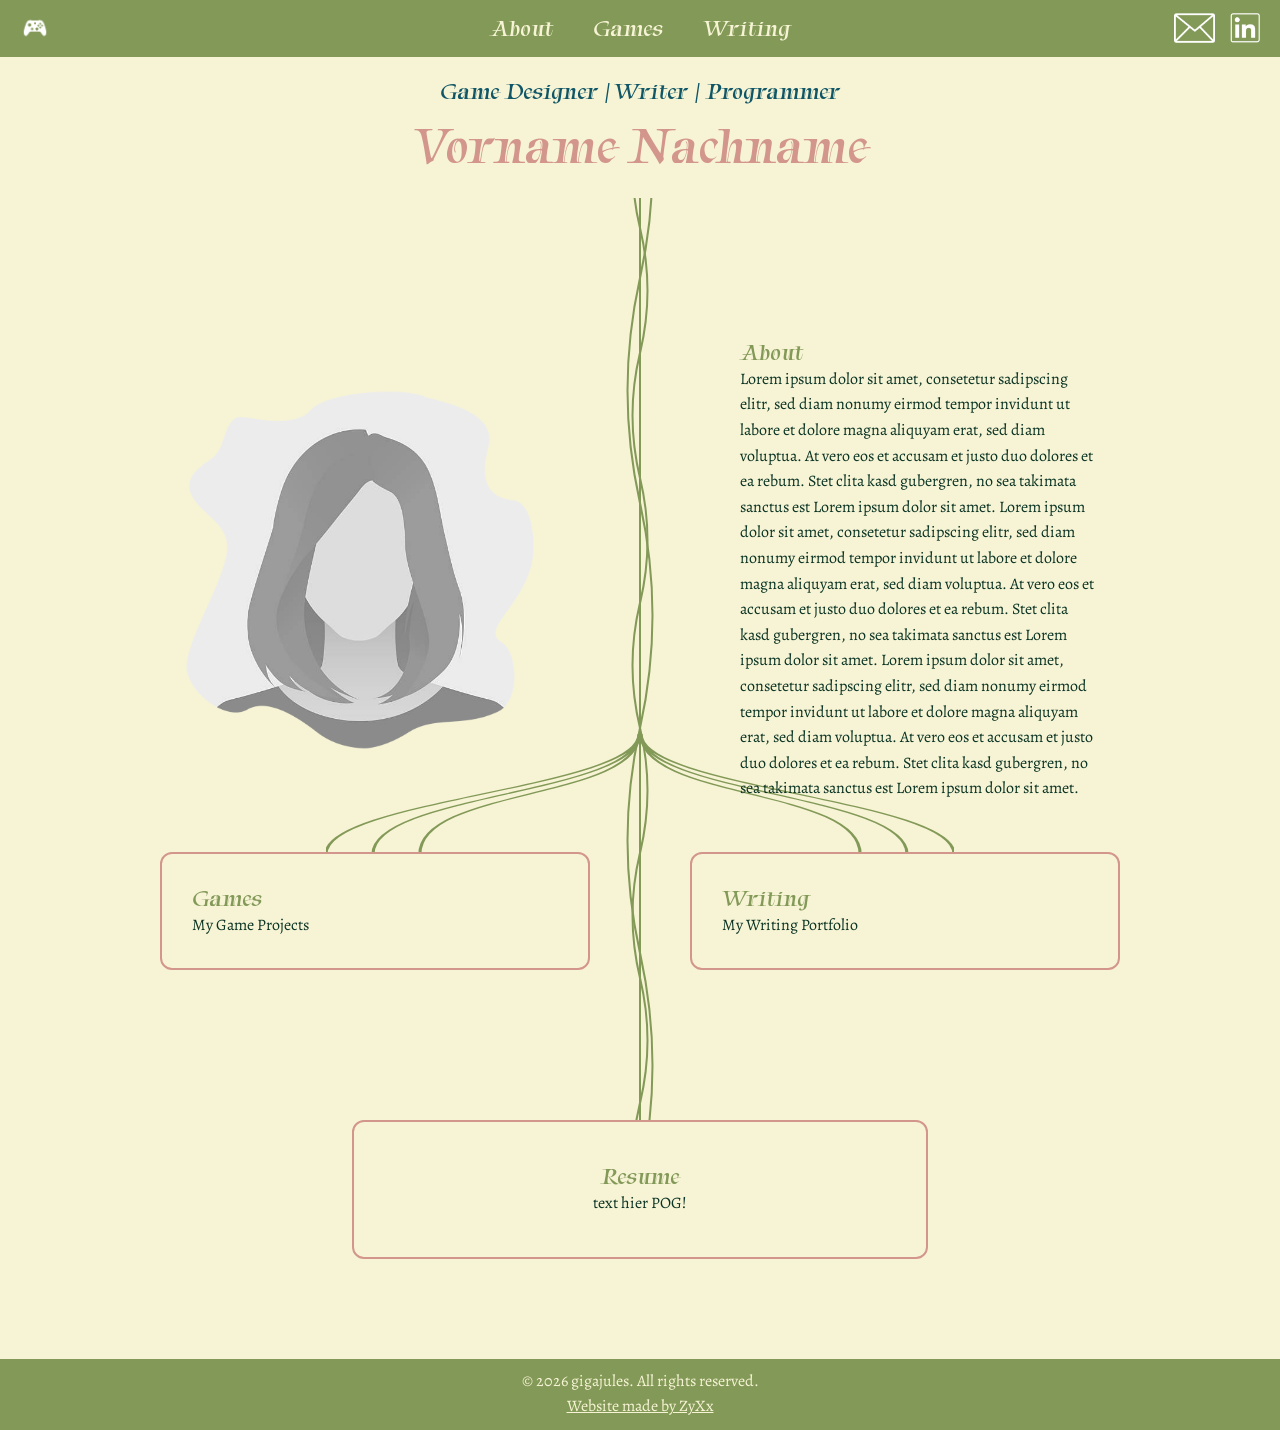
==== index.html @ c7420425 "footer update" ====
<!DOCTYPE html>
<html lang="en">
<head>
    <meta charset="UTF-8">
    <link rel="icon" href="img/logo.png" type="image/x-icon">
    <meta name="viewport" content="width=device-width, initial-scale=1.0">
    <title>Portfolio</title>
    <link rel="stylesheet" href="style/basestyle.css">
    <link rel="stylesheet" href="style/indexstyle.css">
    <link rel="stylesheet" href="style/navbar.css">
    <link rel="preconnect" href="https://fonts.googleapis.com">
    <link rel="preconnect" href="https://fonts.gstatic.com" crossorigin>
    <link href="https://fonts.googleapis.com/css2?family=Tapestry&display=swap" rel="stylesheet">
    <link href="https://fonts.googleapis.com/css2?family=Alegreya:ital,wght@0,400..900;1,400..900&display=swap" rel="stylesheet">
</head>
<body>
    <header>
    <nav class="main-nav">
        <a href="./index.html" class="nav-logo"><img src="img/logo.png" alt="Logo"></a>
        
        <ul class="nav-list">
            <li><a href="./index.html" class="nav-link">About</a></li>
            <li><a href="./pages/games.html" class="nav-link">Games</a></li>
            <li><a href="./pages/writing.html" class="nav-link">Writing</a></li>
        </ul>
        
        <ul class="social-list">
            <li><a href="mailto:juliacordes265@gmail.com" target="_blank"><img src="img/mail.png" alt="Email"></a></li>
            <li><a href="https://www.linkedin.com/in/julia-cordes-853bbb320/" target="_blank"><img src="img/linkedin.png" alt="LinkedIn"></a></li>
        </ul>
    </nav>
</header>

    <main>
        <h3 class="pre-title center">Game Designer | Writer | Programmer</h3>
        <h1 class="title center">Vorname Nachname</h1>

    <!-- Haupt-Wrapper, der die Linie zentriert -->
        <div class="tree-wrapper">
            
            <!-- Die durchgehende Linie (mittlerer Ast) -->
            <div class="center-line">
                <svg class="stem-svg" preserveAspectRatio="none" viewBox="0 0 10 1000">
                    <defs>
                        <pattern id="stem-pattern" width="10" height="140" patternUnits="userSpaceOnUse">
                            <!-- Längere, sanftere Bögen durch eine größere Musterhöhe (140px statt 60px) -->
                            <path d="M5,0 Q10,35 5,70 Q0,105 5,140" stroke="var(--color-accent-green)" stroke-width="2" fill="none" stroke-linecap="round" />
                        </pattern>
                    </defs>
                    <rect width="10" height="100%" fill="url(#stem-pattern)" />
                </svg>
            </div>
            <section class="about">
                <div class="about-img">
                    <img src="img/profile.jpg" alt="Profile Picture" class="mask-layer">
                </div>
                <div class="about-text">
                    <h2>About</h2>
                    <p>Lorem ipsum dolor sit amet, consetetur sadipscing elitr, sed diam nonumy eirmod tempor invidunt ut labore et dolore magna aliquyam erat, sed diam voluptua. At vero eos et accusam et justo duo dolores et ea rebum. Stet clita kasd gubergren, no sea takimata sanctus est Lorem ipsum dolor sit amet. Lorem ipsum dolor sit amet, consetetur sadipscing elitr, sed diam nonumy eirmod tempor invidunt ut labore et dolore magna aliquyam erat, sed diam voluptua. At vero eos et accusam et justo duo dolores et ea rebum. Stet clita kasd gubergren, no sea takimata sanctus est Lorem ipsum dolor sit amet. Lorem ipsum dolor sit amet, consetetur sadipscing elitr, sed diam nonumy eirmod tempor invidunt ut labore et dolore magna aliquyam erat, sed diam voluptua. At vero eos et accusam et justo duo dolores et ea rebum. Stet clita kasd gubergren, no sea takimata sanctus est Lorem ipsum dolor sit amet.</p>
                </div>
            </section>
        
            <section class="split-section">
                <a href="./pages/games.html" class="split-box left-branch">
                    <div class="preview-wrapper"></div>
                    <h2>Games</h2>
                    <p>My Game Projects</p>
                </a>

                <a href="./pages/writing.html" class="split-box right-branch">
                    <div class="preview-wrapper"></div>
                    <h2>Writing</h2>
                    <p>My Writing Portfolio</p>
                </a>
            </section>
        
            <section class="final-section">
                <div class="final-box">
                    <h2>Resume</h2>
                    <p>text hier POG!</p>
                </div>
            </section>
        
        </div>
    </main>

    <footer>
        <p class="footer-text">&copy; 2026 gigajules. All rights reserved.</p>
        <a href="https://blog.zyxxcreative.de" target="_blank" class="footer-text">Website made by ZyXx</a>
    </footer>
</body>
</html>
---- style/basestyle.css ----
@import url('https://fonts.googleapis.com/css2?family=Alegreya:wght@400&family=Tapestry&display=swap');

:root {
    /* Farben */
    --color-bg: #F7F4D5;
    --color-text: #0a3323;
    --color-title: #d3968c;
    --color-accent-green: #839958;
    --color-accent-blue: #105666;

    /* 
       Schriften: [style] [weight] [size]/[line-height] [family] 
       'normal 400' ist der Standard und sorgt für saubere Lesbarkeit.
    */
    --font-title: normal 400 32px/1.2 "Tapestry", serif;
    --font-title-2: normal 400 24px/1.2 "Tapestry", serif;
    --font-title-3: normal 400 20px/1.2 "Tapestry", serif;
    --font-title-4: normal 400 16px/1.2 "Tapestry", serif;
    --font-text: normal 400 16px/1.6 "Alegreya", serif;
}

* {
    margin: 0;
    padding: 0;
    box-sizing: border-box;
}
body{
    background-color: var(--color-bg);
    font: var(--font-text);
    overflow-x: hidden;
}
h1{
    color: var(--color-title);
    font: var(--font-title);
    margin-bottom: 20px;
}
h2{
    color: var(--color-accent-green);
    font: var(--font-title-2);
}
h3{
    color: var(--color-accent-blue);
    font: var(--font-title-3);
}
h4{
    color: var(--color-title);
    font: var(--font-title-4);
    margin-bottom: 5px;
}
p{
    color: var(--color-text);
    font: var(--font-text);
}
.center{
    text-align: center;
}

.title {
    color: var(--color-title);
    font-size: 52px;
    margin-bottom: 20px;
}

.pre-title {
    color: var(--color-accent-blue);
    font-size: 24px;
    margin-bottom: 10px;
    margin-top: 20px;
}
a {
    text-decoration: none;
    color: var(--color-text);
    font-weight: bold;
}

a.footer-text{
    color: var(--color-bg);
    font: var(--font-text);
    text-decoration: solid underline;
}
---- style/indexstyle.css ----
/* =========================================
   1. ABOUT SECTION & PROFILBILD
   ========================================= */
.about {
    display: flex;
    align-items: center; 
    gap: 200px; 
    max-width: 1200px; 
    margin: 40px auto;
    padding: 0 20px;
}

.about-img {
    flex: 1;
}

/* Maske exklusiv für das Hauptprofilbild */
.about-img img {
    width: 100%;
    height: auto;
    display: block;
    
    -webkit-mask-image: url('../img/cloudmask.svg');
    mask-image: url('../img/cloudmask.svg');
    -webkit-mask-repeat: no-repeat;
    mask-repeat: no-repeat;
    -webkit-mask-position: center;
    mask-position: center;
    -webkit-mask-size: contain; 
    mask-size: contain;
}

.about-text {
    flex: 1;
}

/* =========================================
   2. TREE-WRAPPER & VERZWEIGUNGEN
   ========================================= */
/* =========================================
   2. TREE-WRAPPER & VERZWEIGUNGEN
   ========================================= */
.tree-wrapper {
    position: relative;
    max-width: 1000px;
    margin: 0 auto;
    padding: 100px 20px;
    z-index: 1; 
}

.center-line {
    position: absolute;
    top: 0;
    bottom: 100px; 
    left: 50%;
    transform: translateX(-50%);
    
    /* Breite von 160px auf 100px reduziert */
    width: 50px;
    background-color: var(--color-accent-green);
    
    pointer-events: none;
    z-index: -1; 
    
    /* 
       Angepasste SVG-Pfade: 
       Der Startpunkt (M) liegt jetzt bei 50 (genau in der Mitte von 100px).
       Die Kontrollpunkte (Q) schlagen deutlich weniger weit aus.
    */
    -webkit-mask-image: 
        linear-gradient(black, black),
        url("data:image/svg+xml,%3Csvg xmlns='http://www.w3.org/2000/svg' width='100' height='250'%3E%3Cpath d='M50,0 Q20,62.5 50,125 T50,250' fill='none' stroke='black' stroke-width='4'/%3E%3C/svg%3E"),
        url("data:image/svg+xml,%3Csvg xmlns='http://www.w3.org/2000/svg' width='100' height='450'%3E%3Cpath d='M50,0 Q100,112.5 50,225 T50,450' fill='none' stroke='black' stroke-width='4'/%3E%3C/svg%3E");
        
    mask-image: 
        linear-gradient(black, black),
        url("data:image/svg+xml,%3Csvg xmlns='http://www.w3.org/2000/svg' width='100' height='250'%3E%3Cpath d='M50,0 Q20,62.5 50,125 T50,250' fill='none' stroke='black' stroke-width='4'/%3E%3C/svg%3E"),
        url("data:image/svg+xml,%3Csvg xmlns='http://www.w3.org/2000/svg' width='100' height='450'%3E%3Cpath d='M50,0 Q100,112.5 50,225 T50,450' fill='none' stroke='black' stroke-width='4'/%3E%3C/svg%3E");

    -webkit-mask-size: 2px 100%, 100% 250px, 100% 450px;
    mask-size: 2px 100%, 100% 250px, 100% 450px;
    
    -webkit-mask-position: center, center, center;
    mask-position: center, center, center;
    
    -webkit-mask-repeat: no-repeat, repeat-y, repeat-y;
    mask-repeat: no-repeat, repeat-y, repeat-y;
}
.stem-svg {
    width: 100%;
    height: 100%;
    display: block;
}

.split-section {
    display: grid;
    grid-template-columns: 1fr 1fr;
    gap: 100px; 
    margin-top: 50px;
}

.split-box {
    background-color: var(--color-bg); 
    padding: 30px;
    border: 2px solid var(--color-title);
    border-radius: 12px;
    position: relative;
    text-decoration: none;
    color: var(--color-text); 
    display: block; 
}

/* =========================================
   DIE SEITLICHEN ÄSTE (Beidseitig vertikale S-Kurven)
   ========================================= */
.left-branch::before,
.right-branch::before {
    content: '';
    position: absolute;
    top: -120px;
    height: 120px;
    width: calc(50% + 50px); 
    z-index: -2;
    background-color: var(--color-accent-green);
    
    -webkit-mask-repeat: no-repeat;
    mask-repeat: no-repeat;
    -webkit-mask-size: 100% 100%;
    mask-size: 100% 100%;
}

/* Linker Ast: Startet senkrecht, schwingt nach links, landet senkrecht */
.left-branch::before {
    left: calc(50% - 49px);
    width: calc(50% + 50px + 50px);
    -webkit-mask-image: url("data:image/svg+xml,%3Csvg xmlns='http://www.w3.org/2000/svg' viewBox='0 0 100 100' preserveAspectRatio='none'%3E%3Cpath d='M 100,0 C 100,45 0,55 0,100 M 100,0 C 100,50 15,50 15,100 M 100,0 C 100,55 30,45 30,100' stroke='black' stroke-width='1' fill='none' stroke-linecap='round'/%3E%3C/svg%3E");
    mask-image: url("data:image/svg+xml,%3Csvg xmlns='http://www.w3.org/2000/svg' viewBox='0 0 100 100' preserveAspectRatio='none'%3E%3Cpath d='M 100,0 C 100,45 0,55 0,100 M 100,0 C 100,50 15,50 15,100 M 100,0 C 100,55 30,45 30,100' stroke='black' stroke-width='1' fill='none' stroke-linecap='round'/%3E%3C/svg%3E");
}

/* Rechter Ast: Startet senkrecht, schwingt nach rechts, landet senkrecht */
.right-branch::before {
    right: calc(50% - 49px);
    width: calc(50% + 50px + 50px);
    -webkit-mask-image: url("data:image/svg+xml,%3Csvg xmlns='http://www.w3.org/2000/svg' viewBox='0 0 100 100' preserveAspectRatio='none'%3E%3Cpath d='M 0,0 C 0,45 100,55 100,100 M 0,0 C 0,50 85,50 85,100 M 0,0 C 0,55 70,45 70,100' stroke='black' stroke-width='1' fill='none' stroke-linecap='round'/%3E%3C/svg%3E");
    mask-image: url("data:image/svg+xml,%3Csvg xmlns='http://www.w3.org/2000/svg' viewBox='0 0 100 100' preserveAspectRatio='none'%3E%3Cpath d='M 0,0 C 0,45 100,55 100,100 M 0,0 C 0,50 85,50 85,100 M 0,0 C 0,55 70,45 70,100' stroke='black' stroke-width='1' fill='none' stroke-linecap='round'/%3E%3C/svg%3E");
}

.final-section {
    margin-top: 150px;
    display: flex;
    justify-content: center;
}

.final-box {
    background-color: var(--color-bg);
    padding: 40px;
    border: 2px solid var(--color-title);
    border-radius: 12px;
    width: 60%;
    text-align: center;
    text-decoration: none;
    color: var(--color-text);
    display: block;
    position: relative;
}

/* =========================================
   1. DER CONTAINER (Position, Schatten & Animation)
   ========================================= */
.left-branch .preview-wrapper,
.right-branch .preview-wrapper,
.final-box .preview-wrapper {
    position: absolute;
    opacity: 0;
    z-index: 50; 
    pointer-events: auto; 
    cursor: pointer;
    transition: all 0.4s cubic-bezier(0.175, 0.885, 0.32, 1.275); 
    
    /* Der Schatten wird auf Basis der sichtbaren Maske im Inneren erzeugt */
    filter: drop-shadow(0px 15px 25px rgba(0, 0, 0, 1));
}

/* =========================================
   2. DAS BILD (Maske & Hintergrund)
   ========================================= */
.left-branch .preview-wrapper::after,
.right-branch .preview-wrapper::after,
.final-box .preview-wrapper::after {
    content: '';
    position: absolute;
    top: 0; left: 0;
    width: 100%; height: 100%;
    
    -webkit-mask-repeat: no-repeat;
    mask-repeat: no-repeat;
    -webkit-mask-position: center;
    mask-position: center;
    -webkit-mask-size: 100% 100%; 
    mask-size: 100% 100%;
}

/* Linker Ast (Games) */
.left-branch .preview-wrapper {
    top: 50%; right: 0; 
    width: calc(50vw - 50px); 
    height: auto; aspect-ratio: 1 / 1;
    transform: translateY(-50%) scale(0.2);
    transform-origin: right center; 
}
.left-branch .preview-wrapper::after {
    background: url('../img/gamepreview.png') center/cover no-repeat;
    -webkit-mask-image: url('../img/masksideleft.png');
    mask-image: url('../img/masksideleft.png');
}

/* Rechter Ast (Writing) */
.right-branch .preview-wrapper {
    top: 50%; left: 0; 
    width: calc(50vw - 59px); 
    height: auto; aspect-ratio: 1 / 1;
    transform: translateY(-50%) scale(0.2);
    transform-origin: left center; 
}
.right-branch .preview-wrapper::after {
    background: url('../img/preview.png') center/cover no-repeat;
    -webkit-mask-image: url('../img/masksideright.png');
    mask-image: url('../img/masksideright.png');
    -webkit-mask-position: left center;
    mask-position: left center;
}

/* Finaler Ast (Resume) */
.final-box .preview-wrapper {
    bottom: 0; left: 50%;
    width: 80vw; height: 90vh; aspect-ratio: 1 / 1;
    transform: translateX(-50%) scale(0.2);
    transform-origin: bottom center; 
}
.final-box .preview-wrapper::after {
    background: url('../img/preview.png') center/cover no-repeat;
    -webkit-mask-image: url('../img/masksidebottom.png');
    mask-image: url('../img/masksidebottom.png');
}

/* =========================================
   3. DIE HOVER-EFFEKTE
   ========================================= */
.left-branch:hover .preview-wrapper,
.right-branch:hover .preview-wrapper {
    opacity: 1;
    transform: translateY(-50%) scale(1);
}

.final-box:hover .preview-wrapper {
    opacity: 1;
    transform: translateX(-50%) scale(1);
}

/* =========================================
   4. RESPONSIVE DESIGN (MOBILE)
   ========================================= */
@media (max-width: 768px) {
    .about {
        flex-direction: column; 
        text-align: center;
        gap: 40px; 
    }
}
---- style/navbar.css ----
.main-nav {
    display: grid;
    grid-template-columns: 1fr auto 1fr;
    align-items: center;
    background-color: var(--color-accent-green);
    padding: 0 20px;
    z-index: 100;
}

.nav-logo {
    justify-self: start;
    z-index: 100;
}

.nav-list {
    list-style-type: none;
    margin: 0;
    padding: 0;
    display: flex;
    justify-content: center; 
    z-index: 100;
}

.social-list {
    list-style-type: none;
    margin: 0;
    padding: 0;
    display: flex;
    justify-self: end;
    gap: 15px;
    align-items: center;
    z-index: 100;
}

.nav-link {
    display: block;
    color: var(--color-bg);
    text-align: center;
    padding: 14px 20px;
    text-decoration: none;
    font: var(--font-title-2);
    transition: 0.2s ease;
    z-index: 100;
}

.nav-link:hover {
    background-color: var(--color-text);
    z-index: 100;
}

.nav-logo img,
.social-list img {
    height: 30px; 
    display: block;
}

footer {
    text-align: center;
    align-items: center;
    background-color: var(--color-accent-green);
    padding: 10px;
}

footer p {
    color: var(--color-bg);
    font: var(--font-text);
}
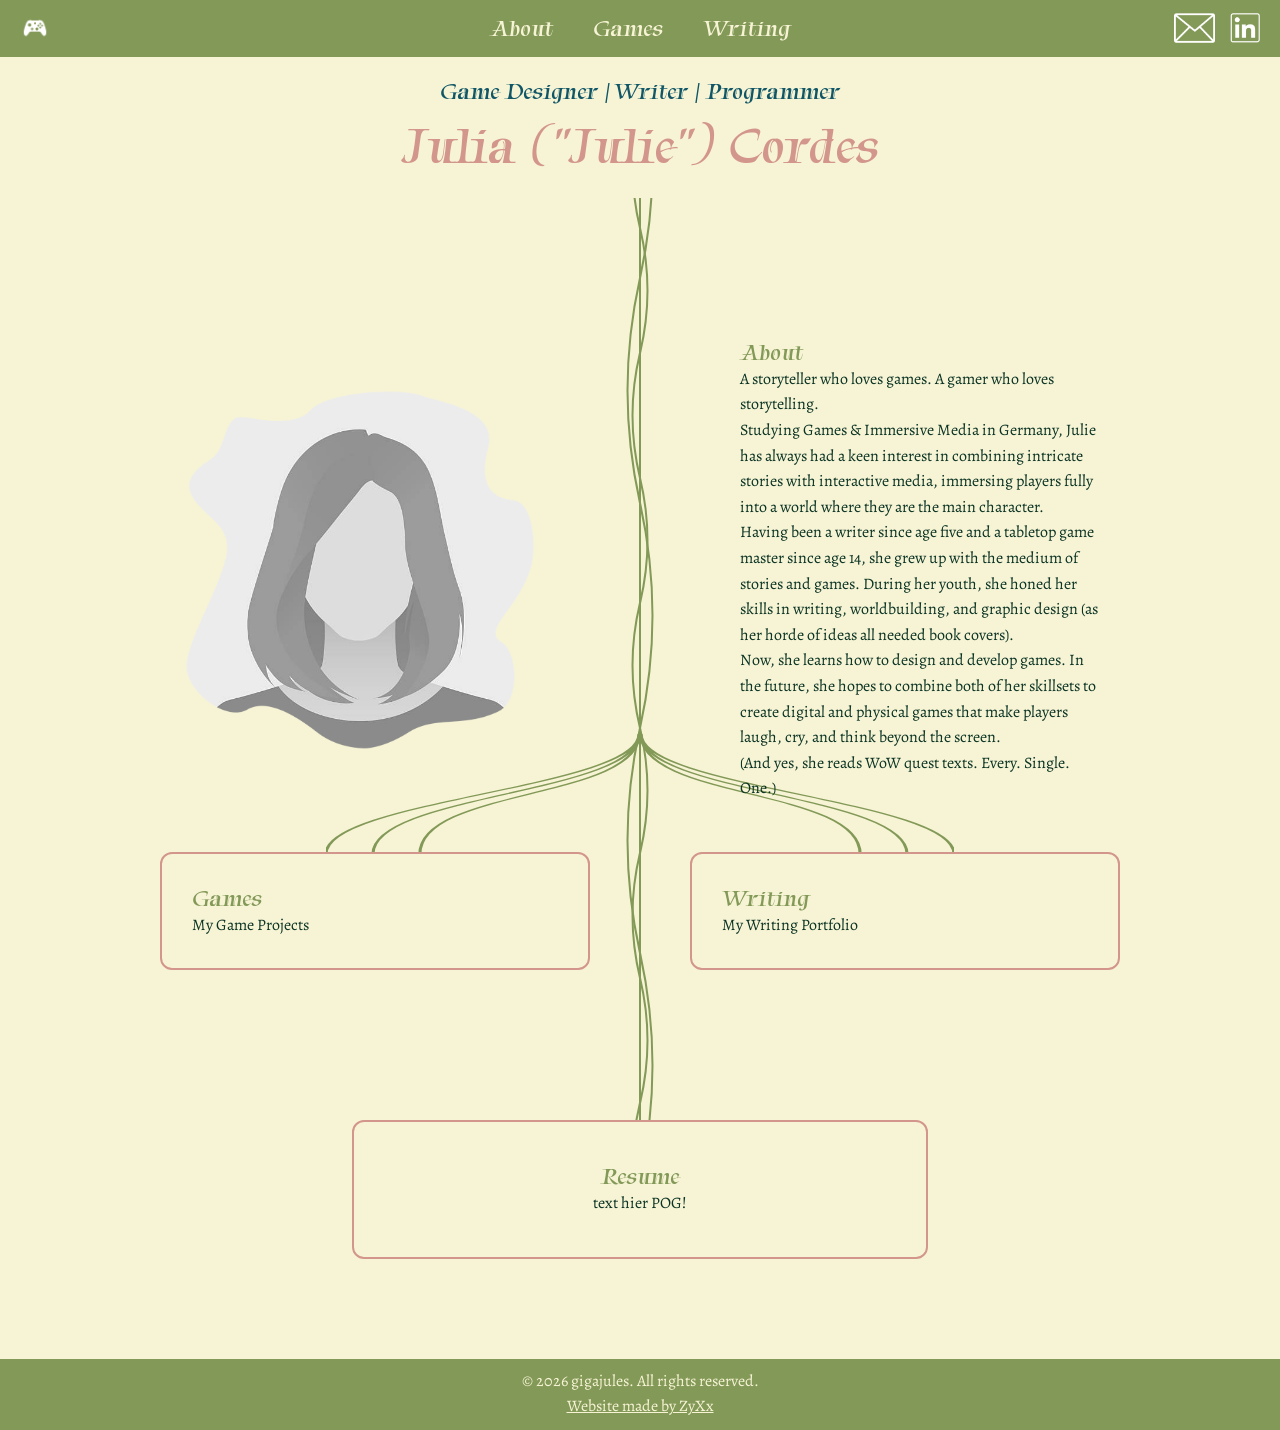
==== commit d8088c68: "tweaked" ====
--- a/index.html
+++ b/index.html
@@ -33,7 +33,7 @@
 
     <main>
         <h3 class="pre-title center">Game Designer | Writer | Programmer</h3>
-        <h1 class="title center">Vorname Nachname</h1>
+        <h1 class="title center">Julia ("Julie") Cordes</h1>
 
     <!-- Haupt-Wrapper, der die Linie zentriert -->
         <div class="tree-wrapper">
@@ -56,7 +56,12 @@
                 </div>
                 <div class="about-text">
                     <h2>About</h2>
-                    <p>Lorem ipsum dolor sit amet, consetetur sadipscing elitr, sed diam nonumy eirmod tempor invidunt ut labore et dolore magna aliquyam erat, sed diam voluptua. At vero eos et accusam et justo duo dolores et ea rebum. Stet clita kasd gubergren, no sea takimata sanctus est Lorem ipsum dolor sit amet. Lorem ipsum dolor sit amet, consetetur sadipscing elitr, sed diam nonumy eirmod tempor invidunt ut labore et dolore magna aliquyam erat, sed diam voluptua. At vero eos et accusam et justo duo dolores et ea rebum. Stet clita kasd gubergren, no sea takimata sanctus est Lorem ipsum dolor sit amet. Lorem ipsum dolor sit amet, consetetur sadipscing elitr, sed diam nonumy eirmod tempor invidunt ut labore et dolore magna aliquyam erat, sed diam voluptua. At vero eos et accusam et justo duo dolores et ea rebum. Stet clita kasd gubergren, no sea takimata sanctus est Lorem ipsum dolor sit amet.</p>
+                    <p>A storyteller who loves games. A gamer who loves storytelling.
+                        <br>Studying Games & Immersive Media in Germany, Julie has always had a keen interest in combining intricate stories with interactive media, immersing players fully into a world where they are the main character.
+                        <br>Having been a writer since age five and a tabletop game master since age 14, she grew up with the medium of stories and games. During her youth, she honed her skills in writing, worldbuilding, and graphic design (as her horde of ideas all needed book covers).
+                        <br>Now, she learns how to design and develop games. In the future, she hopes to combine both of her skillsets to create digital and physical games that make players laugh, cry, and think beyond the screen.
+                        <br>(And yes, she reads WoW quest texts. Every. Single. One.)
+                    </p>
                 </div>
             </section>
         
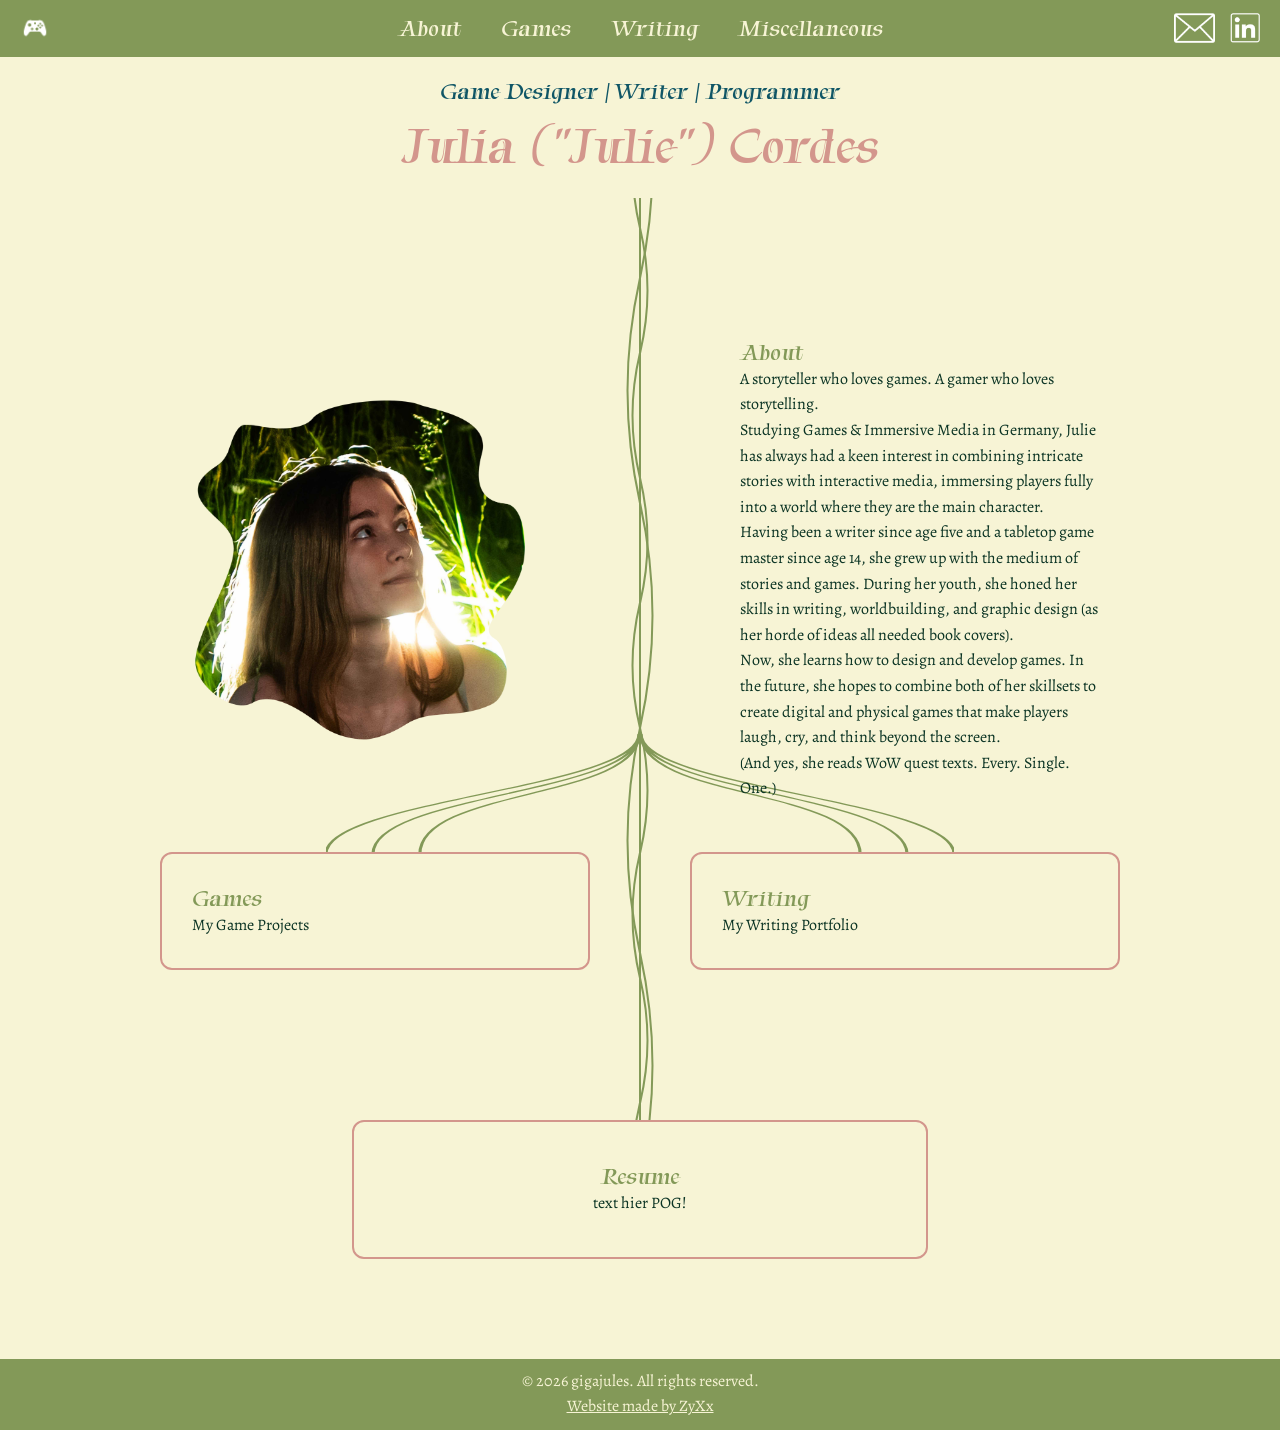
==== commit d22f81d0: "added misc section, profile pic, some tweaks" ====
--- a/index.html
+++ b/index.html
@@ -22,6 +22,7 @@
             <li><a href="./index.html" class="nav-link">About</a></li>
             <li><a href="./pages/games.html" class="nav-link">Games</a></li>
             <li><a href="./pages/writing.html" class="nav-link">Writing</a></li>
+            <li><a href="./pages/misc.html" class="nav-link">Miscellaneous</a></li>
         </ul>
         
         <ul class="social-list">
@@ -52,7 +53,7 @@
             </div>
             <section class="about">
                 <div class="about-img">
-                    <img src="img/profile.jpg" alt="Profile Picture" class="mask-layer">
+                    <img src="img/JuliePicPlaceholder.jpg" alt="Profile Picture" class="mask-layer">
                 </div>
                 <div class="about-text">
                     <h2>About</h2>
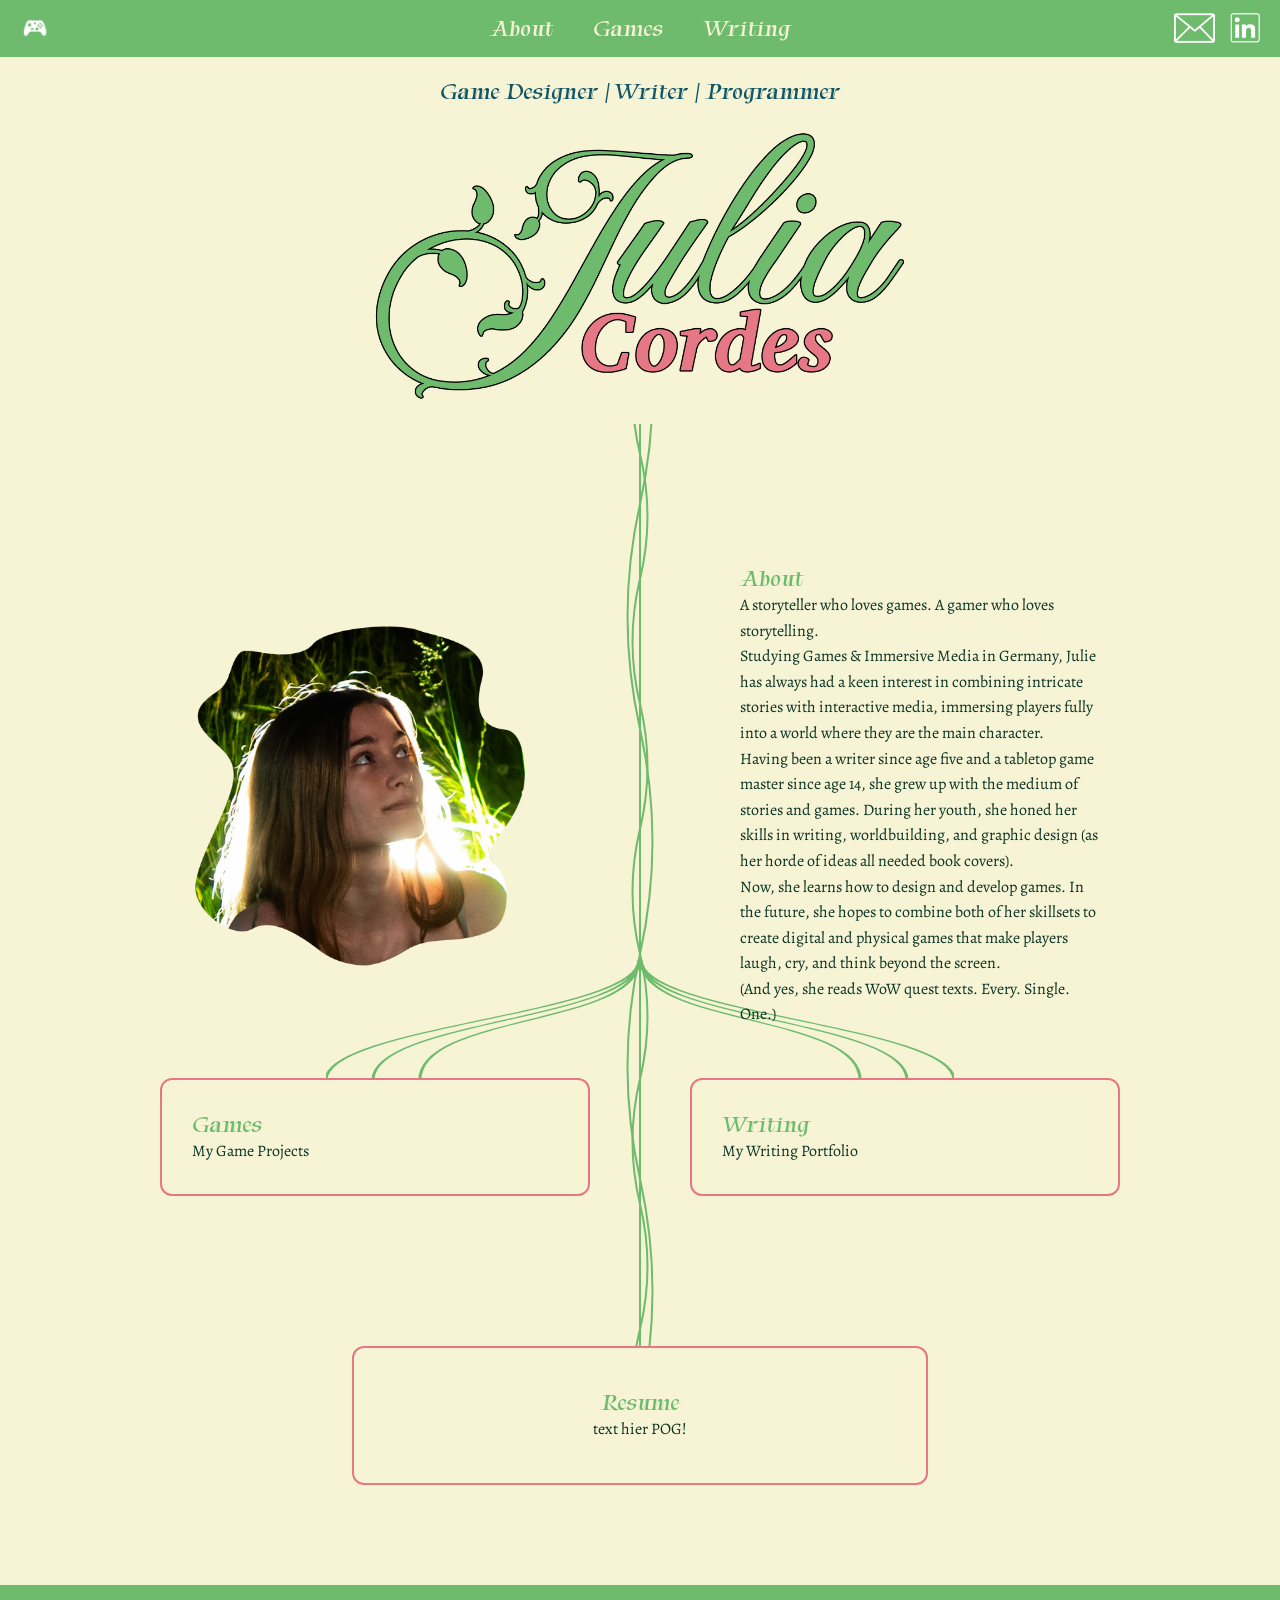
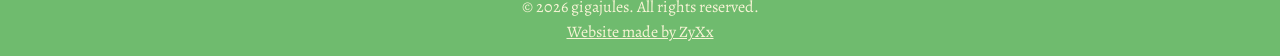
==== commit 8fab8b26: "Added title pic" ====
--- a/index.html
+++ b/index.html
@@ -1,5 +1,6 @@
 <!DOCTYPE html>
 <html lang="en">
+
 <head>
     <meta charset="UTF-8">
     <link rel="icon" href="img/logo.png" type="image/x-icon">
@@ -11,41 +12,45 @@
     <link rel="preconnect" href="https://fonts.googleapis.com">
     <link rel="preconnect" href="https://fonts.gstatic.com" crossorigin>
     <link href="https://fonts.googleapis.com/css2?family=Tapestry&display=swap" rel="stylesheet">
-    <link href="https://fonts.googleapis.com/css2?family=Alegreya:ital,wght@0,400..900;1,400..900&display=swap" rel="stylesheet">
+    <link href="https://fonts.googleapis.com/css2?family=Alegreya:ital,wght@0,400..900;1,400..900&display=swap"
+        rel="stylesheet">
 </head>
+
 <body>
     <header>
-    <nav class="main-nav">
-        <a href="./index.html" class="nav-logo"><img src="img/logo.png" alt="Logo"></a>
-        
-        <ul class="nav-list">
-            <li><a href="./index.html" class="nav-link">About</a></li>
-            <li><a href="./pages/games.html" class="nav-link">Games</a></li>
-            <li><a href="./pages/writing.html" class="nav-link">Writing</a></li>
-            <li><a href="./pages/misc.html" class="nav-link">Miscellaneous</a></li>
-        </ul>
-        
-        <ul class="social-list">
-            <li><a href="mailto:juliacordes265@gmail.com" target="_blank"><img src="img/mail.png" alt="Email"></a></li>
-            <li><a href="https://www.linkedin.com/in/julia-cordes-853bbb320/" target="_blank"><img src="img/linkedin.png" alt="LinkedIn"></a></li>
-        </ul>
-    </nav>
-</header>
+        <nav class="main-nav">
+            <a href="./index.html" class="nav-logo"><img src="img/logo.png" alt="Logo"></a>
+
+            <ul class="nav-list">
+                <li><a href="./index.html" class="nav-link">About</a></li>
+                <li><a href="./pages/games.html" class="nav-link">Games</a></li>
+                <li><a href="./pages/writing.html" class="nav-link">Writing</a></li>
+            </ul>
+
+            <ul class="social-list">
+                <li><a href="mailto:juliacordes265@gmail.com" target="_blank"><img src="img/mail.png" alt="Email"></a>
+                </li>
+                <li><a href="https://www.linkedin.com/in/julia-cordes-853bbb320/" target="_blank"><img
+                            src="img/linkedin.png" alt="LinkedIn"></a></li>
+            </ul>
+        </nav>
+    </header>
 
     <main>
         <h3 class="pre-title center">Game Designer | Writer | Programmer</h3>
-        <h1 class="title center">Julia ("Julie") Cordes</h1>
+        <center><img src="./img/JuliaName.png" alt="zentriertes Bild" height="300px"></center>
 
-    <!-- Haupt-Wrapper, der die Linie zentriert -->
+        <!-- Haupt-Wrapper, der die Linie zentriert -->
         <div class="tree-wrapper">
-            
+
             <!-- Die durchgehende Linie (mittlerer Ast) -->
             <div class="center-line">
                 <svg class="stem-svg" preserveAspectRatio="none" viewBox="0 0 10 1000">
                     <defs>
                         <pattern id="stem-pattern" width="10" height="140" patternUnits="userSpaceOnUse">
                             <!-- Längere, sanftere Bögen durch eine größere Musterhöhe (140px statt 60px) -->
-                            <path d="M5,0 Q10,35 5,70 Q0,105 5,140" stroke="var(--color-accent-green)" stroke-width="2" fill="none" stroke-linecap="round" />
+                            <path d="M5,0 Q10,35 5,70 Q0,105 5,140" stroke="var(--color-accent-green)" stroke-width="2"
+                                fill="none" stroke-linecap="round" />
                         </pattern>
                     </defs>
                     <rect width="10" height="100%" fill="url(#stem-pattern)" />
@@ -53,19 +58,25 @@
             </div>
             <section class="about">
                 <div class="about-img">
-                    <img src="img/JuliePicPlaceholder.jpg" alt="Profile Picture" class="mask-layer">
+                    <img src="img/JuliePic.jpg" alt="Profile Picture" class="mask-layer">
                 </div>
                 <div class="about-text">
                     <h2>About</h2>
                     <p>A storyteller who loves games. A gamer who loves storytelling.
-                        <br>Studying Games & Immersive Media in Germany, Julie has always had a keen interest in combining intricate stories with interactive media, immersing players fully into a world where they are the main character.
-                        <br>Having been a writer since age five and a tabletop game master since age 14, she grew up with the medium of stories and games. During her youth, she honed her skills in writing, worldbuilding, and graphic design (as her horde of ideas all needed book covers).
-                        <br>Now, she learns how to design and develop games. In the future, she hopes to combine both of her skillsets to create digital and physical games that make players laugh, cry, and think beyond the screen.
+                        <br>Studying Games & Immersive Media in Germany, Julie has always had a keen interest in
+                        combining intricate stories with interactive media, immersing players fully into a world where
+                        they are the main character.
+                        <br>Having been a writer since age five and a tabletop game master since age 14, she grew up
+                        with the medium of stories and games. During her youth, she honed her skills in writing,
+                        worldbuilding, and graphic design (as her horde of ideas all needed book covers).
+                        <br>Now, she learns how to design and develop games. In the future, she hopes to combine both of
+                        her skillsets to create digital and physical games that make players laugh, cry, and think
+                        beyond the screen.
                         <br>(And yes, she reads WoW quest texts. Every. Single. One.)
                     </p>
                 </div>
             </section>
-        
+
             <section class="split-section">
                 <a href="./pages/games.html" class="split-box left-branch">
                     <div class="preview-wrapper"></div>
@@ -79,14 +90,14 @@
                     <p>My Writing Portfolio</p>
                 </a>
             </section>
-        
+
             <section class="final-section">
                 <div class="final-box">
                     <h2>Resume</h2>
                     <p>text hier POG!</p>
                 </div>
             </section>
-        
+
         </div>
     </main>
 
@@ -95,4 +106,5 @@
         <a href="https://blog.zyxxcreative.de" target="_blank" class="footer-text">Website made by ZyXx</a>
     </footer>
 </body>
+
 </html>
--- a/style/basestyle.css
+++ b/style/basestyle.css
@@ -1,18 +1,18 @@
 @import url('https://fonts.googleapis.com/css2?family=Alegreya:wght@400&family=Tapestry&display=swap');
-
+@import url('https://fonts.googleapis.com/css2?family=Charis+SIL:ital,wght@0,400;0,700;1,400;1,700&family=Fleur+De+Leah&display=swap');
 :root {
     /* Farben */
     --color-bg: #F7F4D5;
     --color-text: #0a3323;
-    --color-title: #d3968c;
-    --color-accent-green: #839958;
+    --color-title: #E67785;
+    --color-accent-green: #6FBB6E;
     --color-accent-blue: #105666;
 
     /* 
        Schriften: [style] [weight] [size]/[line-height] [family] 
        'normal 400' ist der Standard und sorgt für saubere Lesbarkeit.
     */
-    --font-title: normal 400 32px/1.2 "Tapestry", serif;
+    --font-title: normal 400 32px/1.2 "Fleur De Leah", serif;
     --font-title-2: normal 400 24px/1.2 "Tapestry", serif;
     --font-title-3: normal 400 20px/1.2 "Tapestry", serif;
     --font-title-4: normal 400 16px/1.2 "Tapestry", serif;
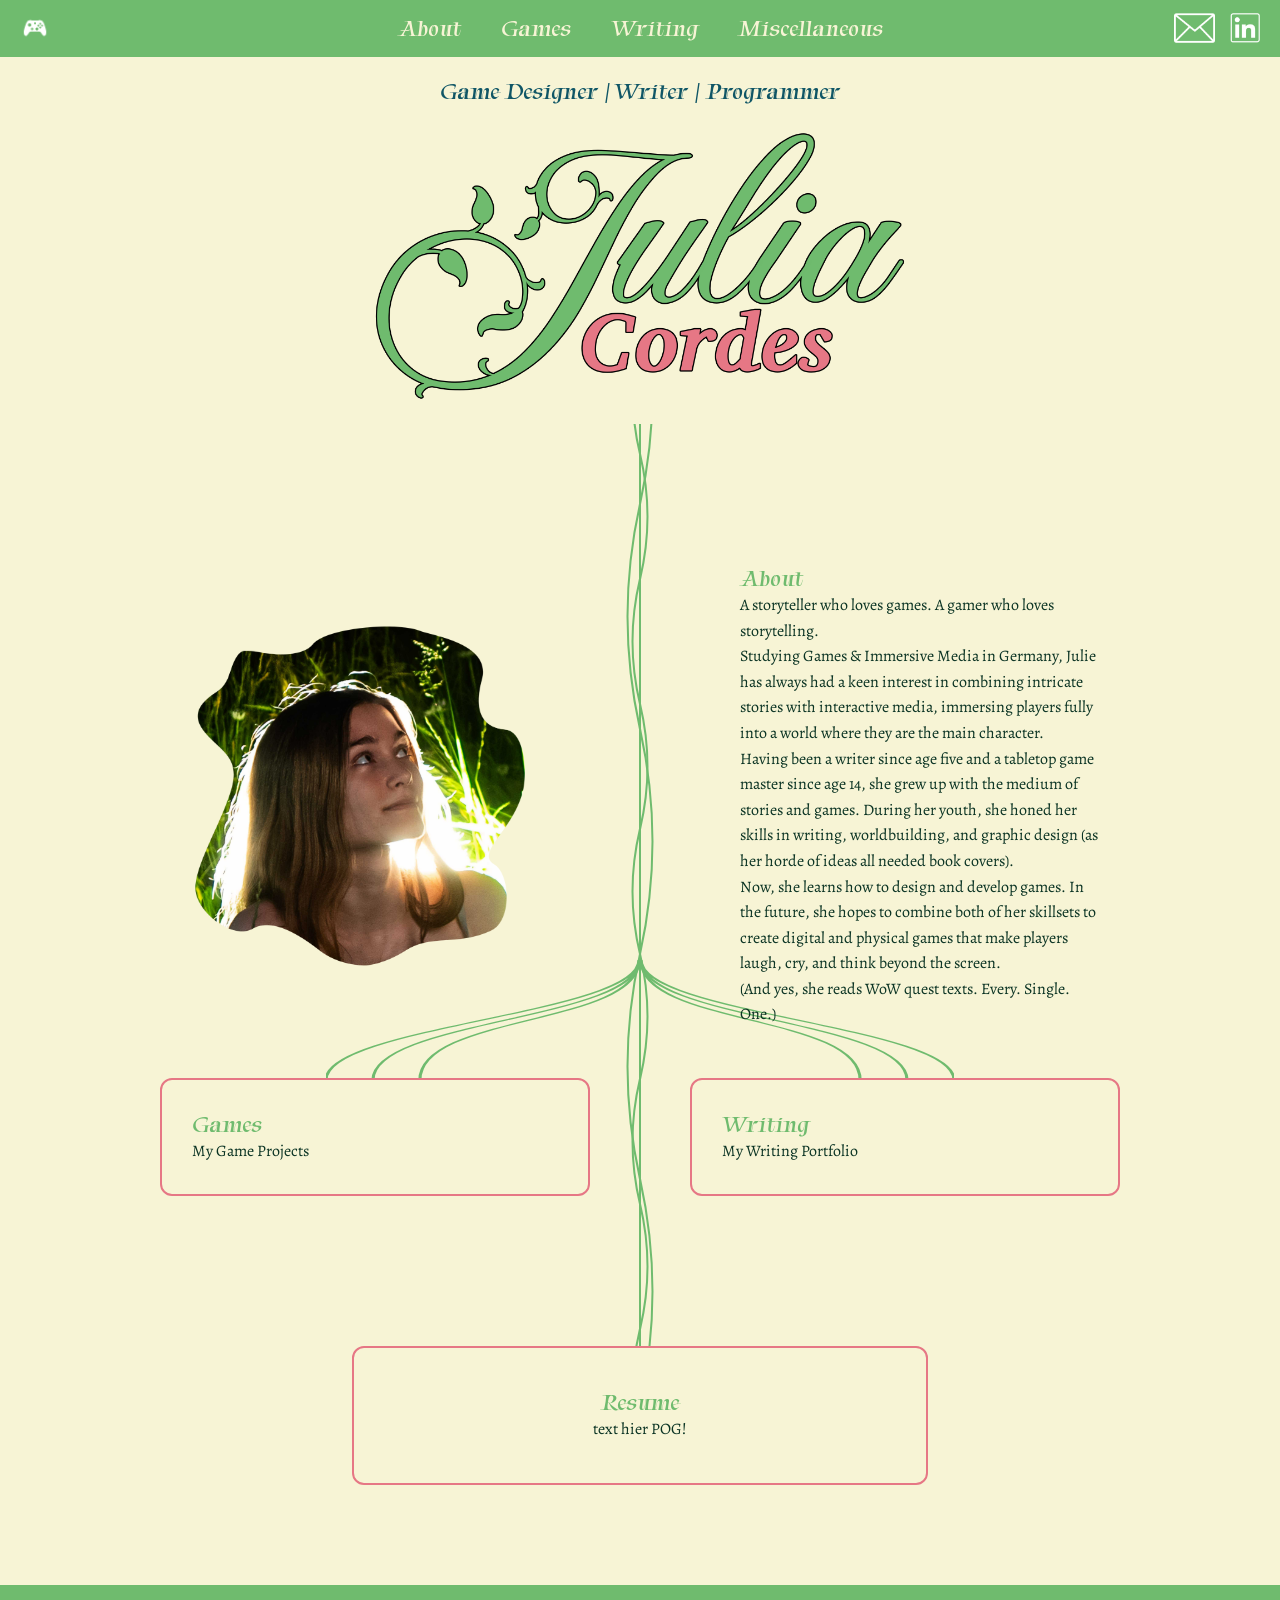
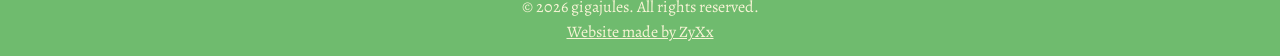
==== commit d3a39fc7: "Merge branch 'main' of https://github.com/giigajules/portfolio-julie" ====
--- a/index.html
+++ b/index.html
@@ -18,23 +18,22 @@
 
 <body>
     <header>
-        <nav class="main-nav">
-            <a href="./index.html" class="nav-logo"><img src="img/logo.png" alt="Logo"></a>
-
-            <ul class="nav-list">
-                <li><a href="./index.html" class="nav-link">About</a></li>
-                <li><a href="./pages/games.html" class="nav-link">Games</a></li>
-                <li><a href="./pages/writing.html" class="nav-link">Writing</a></li>
-            </ul>
-
-            <ul class="social-list">
-                <li><a href="mailto:juliacordes265@gmail.com" target="_blank"><img src="img/mail.png" alt="Email"></a>
-                </li>
-                <li><a href="https://www.linkedin.com/in/julia-cordes-853bbb320/" target="_blank"><img
-                            src="img/linkedin.png" alt="LinkedIn"></a></li>
-            </ul>
-        </nav>
-    </header>
+    <nav class="main-nav">
+        <a href="./index.html" class="nav-logo"><img src="img/logo.png" alt="Logo"></a>
+        
+        <ul class="nav-list">
+            <li><a href="./index.html" class="nav-link">About</a></li>
+            <li><a href="./pages/games.html" class="nav-link">Games</a></li>
+            <li><a href="./pages/writing.html" class="nav-link">Writing</a></li>
+            <li><a href="./pages/misc.html" class="nav-link">Miscellaneous</a></li>
+        </ul>
+        
+        <ul class="social-list">
+            <li><a href="mailto:juliacordes265@gmail.com" target="_blank"><img src="img/mail.png" alt="Email"></a></li>
+            <li><a href="https://www.linkedin.com/in/julia-cordes-853bbb320/" target="_blank"><img src="img/linkedin.png" alt="LinkedIn"></a></li>
+        </ul>
+    </nav>
+</header>
 
     <main>
         <h3 class="pre-title center">Game Designer | Writer | Programmer</h3>
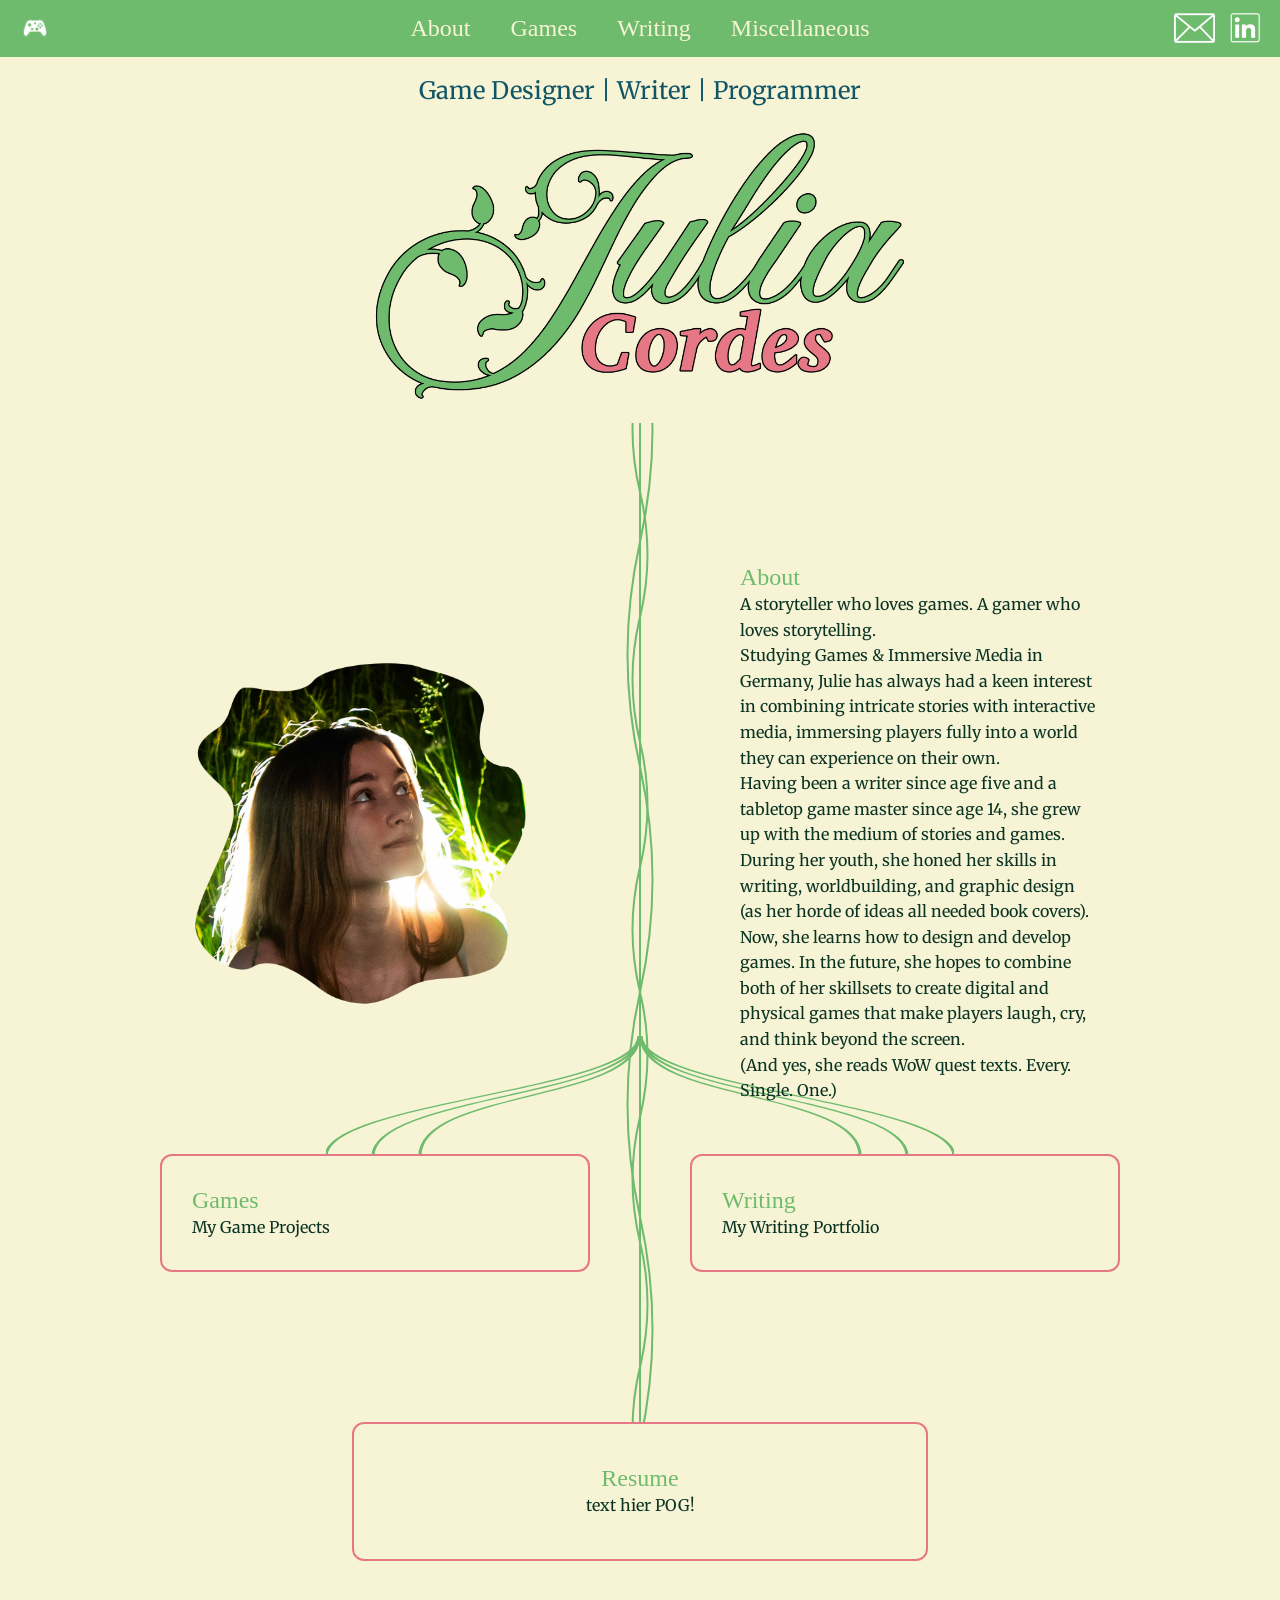
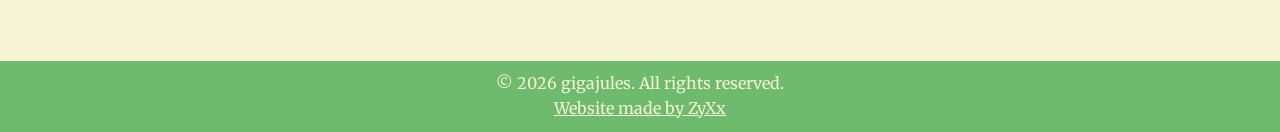
==== commit 9e422643: "changed font" ====
--- a/index.html
+++ b/index.html
@@ -63,8 +63,7 @@
                     <h2>About</h2>
                     <p>A storyteller who loves games. A gamer who loves storytelling.
                         <br>Studying Games & Immersive Media in Germany, Julie has always had a keen interest in
-                        combining intricate stories with interactive media, immersing players fully into a world where
-                        they are the main character.
+                        combining intricate stories with interactive media, immersing players fully into a world they can experience on their own.
                         <br>Having been a writer since age five and a tabletop game master since age 14, she grew up
                         with the medium of stories and games. During her youth, she honed her skills in writing,
                         worldbuilding, and graphic design (as her horde of ideas all needed book covers).
--- a/style/basestyle.css
+++ b/style/basestyle.css
@@ -1,5 +1,5 @@
 @import url('https://fonts.googleapis.com/css2?family=Alegreya:wght@400&family=Tapestry&display=swap');
-@import url('https://fonts.googleapis.com/css2?family=Charis+SIL:ital,wght@0,400;0,700;1,400;1,700&family=Fleur+De+Leah&display=swap');
+@import url('https://fonts.googleapis.com/css2?family=Charis+SIL:ital,wght@0,400;0,700;1,400;1,700&family=Fleur+De+Leah&family=Merriweather:ital,opsz,wght@0,18..144,300..900;1,18..144,300..900&display=swap');
 :root {
     /* Farben */
     --color-bg: #F7F4D5;
@@ -12,11 +12,11 @@
        Schriften: [style] [weight] [size]/[line-height] [family] 
        'normal 400' ist der Standard und sorgt für saubere Lesbarkeit.
     */
-    --font-title: normal 400 32px/1.2 "Fleur De Leah", serif;
-    --font-title-2: normal 400 24px/1.2 "Tapestry", serif;
-    --font-title-3: normal 400 20px/1.2 "Tapestry", serif;
-    --font-title-4: normal 400 16px/1.2 "Tapestry", serif;
-    --font-text: normal 400 16px/1.6 "Alegreya", serif;
+    --font-title: normal 400 32px/1.2 "Merriweather", serif;
+    --font-title-2: normal 400 24px/1.2 "Merriweater", serif;
+    --font-title-3: normal 400 20px/1.2 "Merriweather", serif;
+    --font-title-4: normal 400 16px/1.2 "Merriweather", serif;
+    --font-text: normal 400 16px/1.6 "Merriweather", serif;
 }
 
 * {
@@ -77,4 +77,7 @@
     color: var(--color-bg);
     font: var(--font-text);
     text-decoration: solid underline;
+}
+.stronk{
+    text-shadow: -1px -1px 0 #000000, 1px -1px 0 #000000, -1px 1px 0 #000000, 1px 1px 0 #000000;
 }
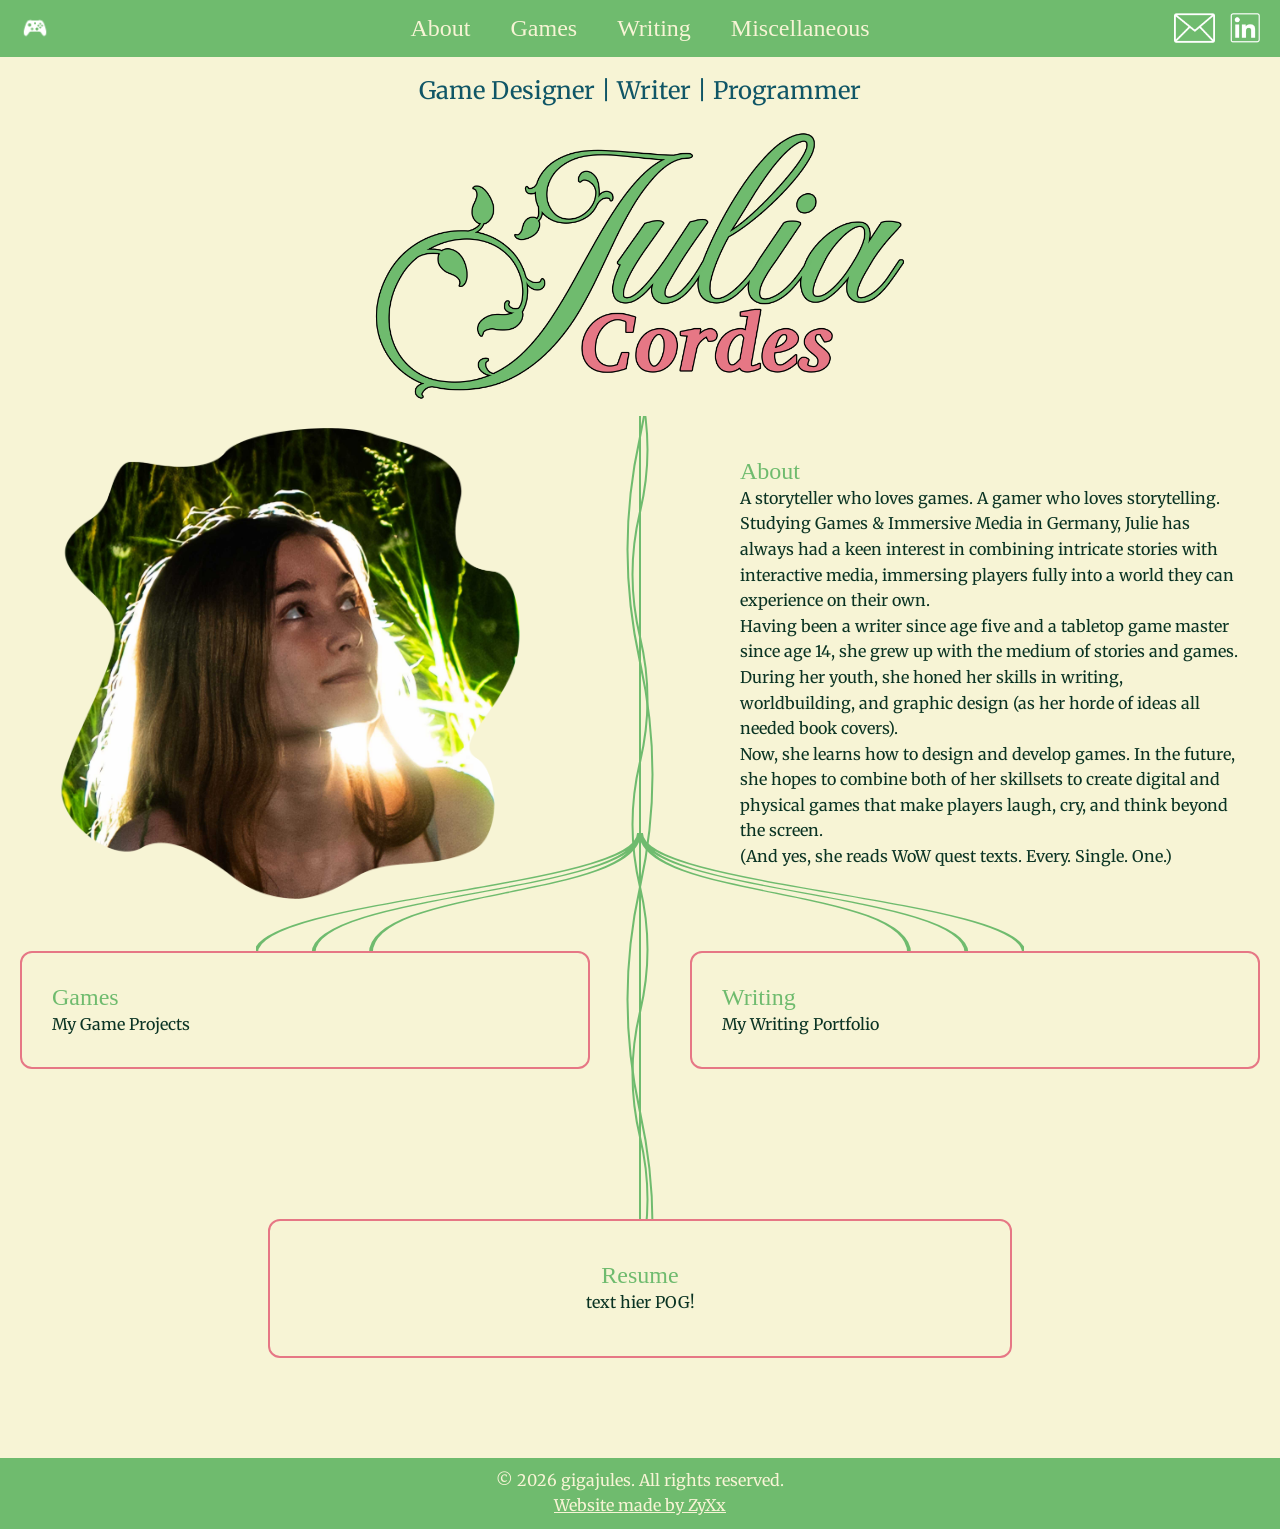
==== commit 28b8b7b9: "changed width of main page" ====
--- a/index.html
+++ b/index.html
@@ -37,7 +37,7 @@
 
     <main>
         <h3 class="pre-title center">Game Designer | Writer | Programmer</h3>
-        <center><img src="./img/JuliaName.png" alt="zentriertes Bild" height="300px"></center>
+        <img class="center" src="./img/JuliaName.png" alt="zentriertes Bild" height="300px">
 
         <!-- Haupt-Wrapper, der die Linie zentriert -->
         <div class="tree-wrapper">
--- a/style/basestyle.css
+++ b/style/basestyle.css
@@ -51,8 +51,21 @@
     color: var(--color-text);
     font: var(--font-text);
 }
-.center{
+.center {
+    display: flex;
+    flex-direction: column;
+    align-items: center;
+    justify-content: center;
     text-align: center;
+}
+
+img,
+svg,
+video,
+iframe {
+    display: block;
+    max-width: 100%;
+    margin: 0 auto;
 }
 
 .title {
--- a/style/indexstyle.css
+++ b/style/indexstyle.css
@@ -5,8 +5,8 @@
     display: flex;
     align-items: center; 
     gap: 200px; 
-    max-width: 1200px; 
-    margin: 40px auto;
+    max-width: 1400px;
+    margin-top: -10vh;
     padding: 0 20px;
 }
 
@@ -19,7 +19,6 @@
     width: 100%;
     height: auto;
     display: block;
-    
     -webkit-mask-image: url('../img/cloudmask.svg');
     mask-image: url('../img/cloudmask.svg');
     -webkit-mask-repeat: no-repeat;
@@ -42,7 +41,7 @@
    ========================================= */
 .tree-wrapper {
     position: relative;
-    max-width: 1000px;
+    max-width: 1400px;
     margin: 0 auto;
     padding: 100px 20px;
     z-index: 1; 
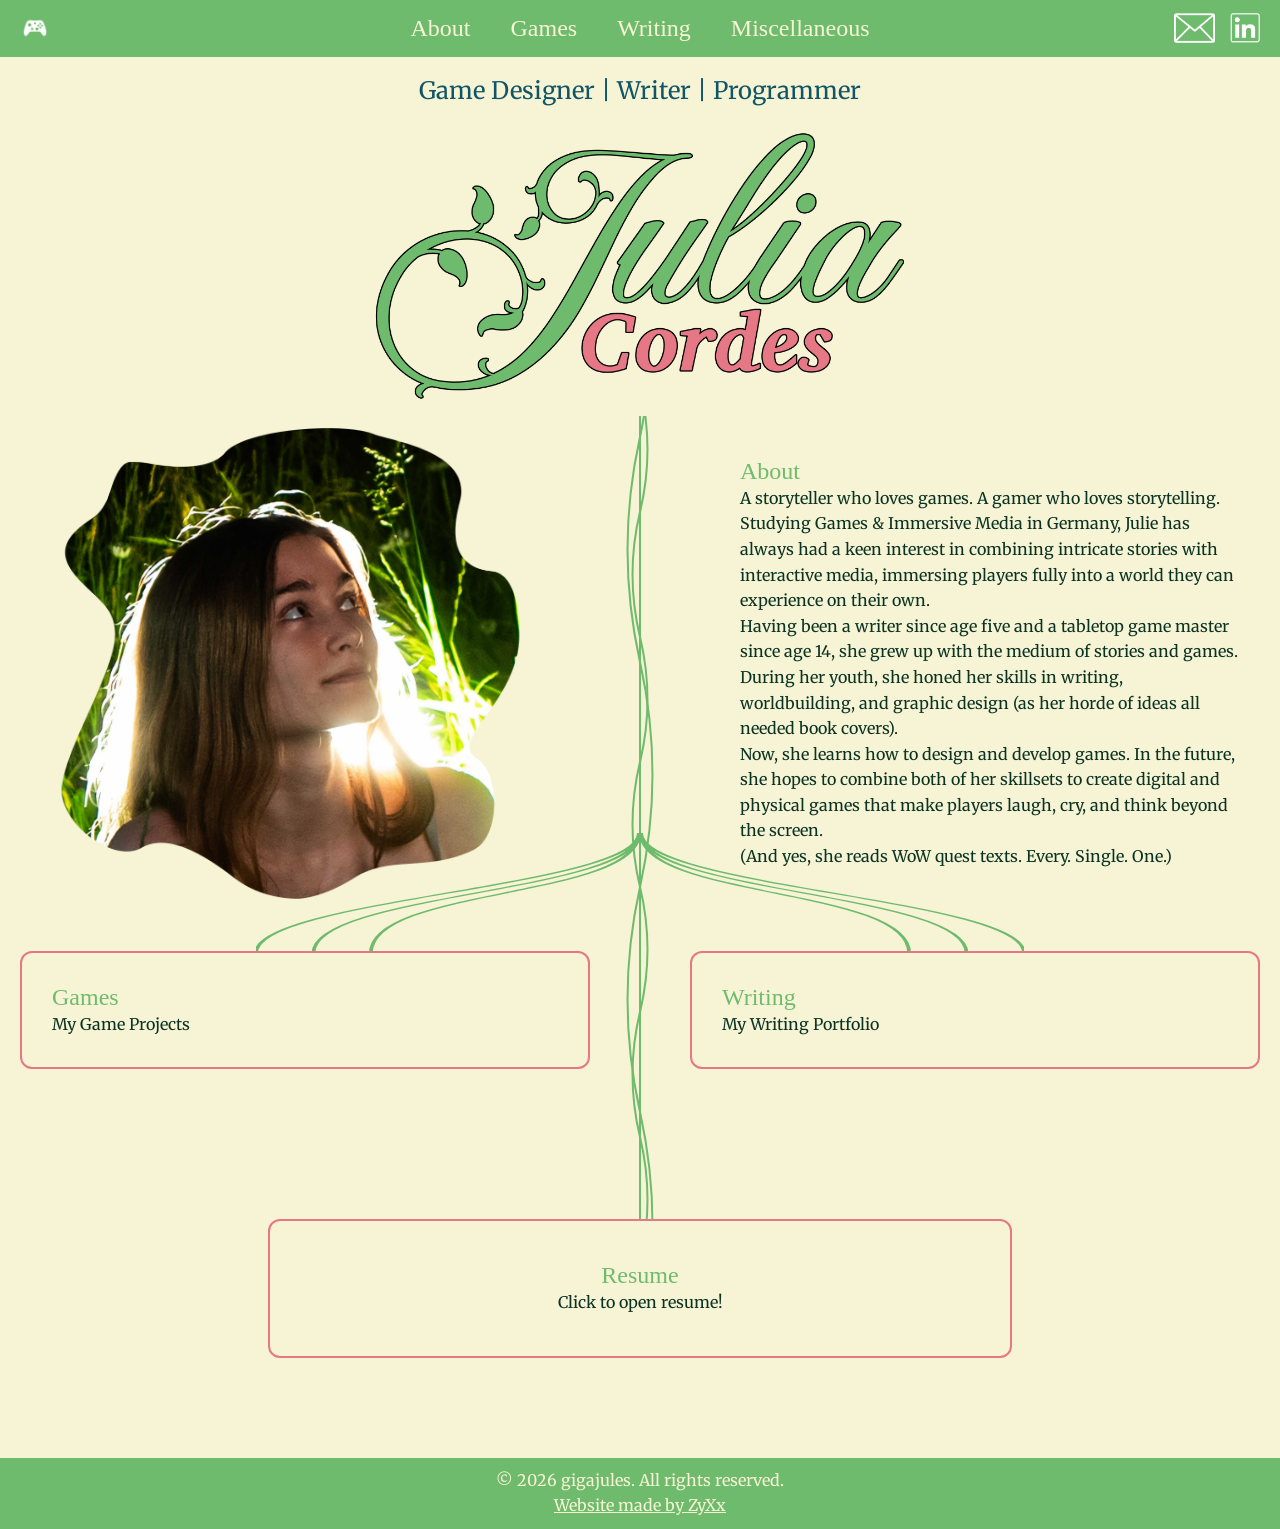
==== commit 9545973d: "added a poem" ====
--- a/index.html
+++ b/index.html
@@ -77,23 +77,23 @@
 
             <section class="split-section">
                 <a href="./pages/games.html" class="split-box left-branch">
-                    <div class="preview-wrapper"></div>
+                    <!-- <div class="preview-wrapper"></div> -->
                     <h2>Games</h2>
                     <p>My Game Projects</p>
                 </a>
 
                 <a href="./pages/writing.html" class="split-box right-branch">
-                    <div class="preview-wrapper"></div>
+                    <!-- <div class="preview-wrapper"></div> -->
                     <h2>Writing</h2>
                     <p>My Writing Portfolio</p>
                 </a>
             </section>
 
             <section class="final-section">
-                <div class="final-box">
+                <a href="./docs/JuliaCordes_Resume.pdf" class="final-box">
                     <h2>Resume</h2>
-                    <p>text hier POG!</p>
-                </div>
+                    <p>Click to open resume!</p>
+                </a>
             </section>
 
         </div>
